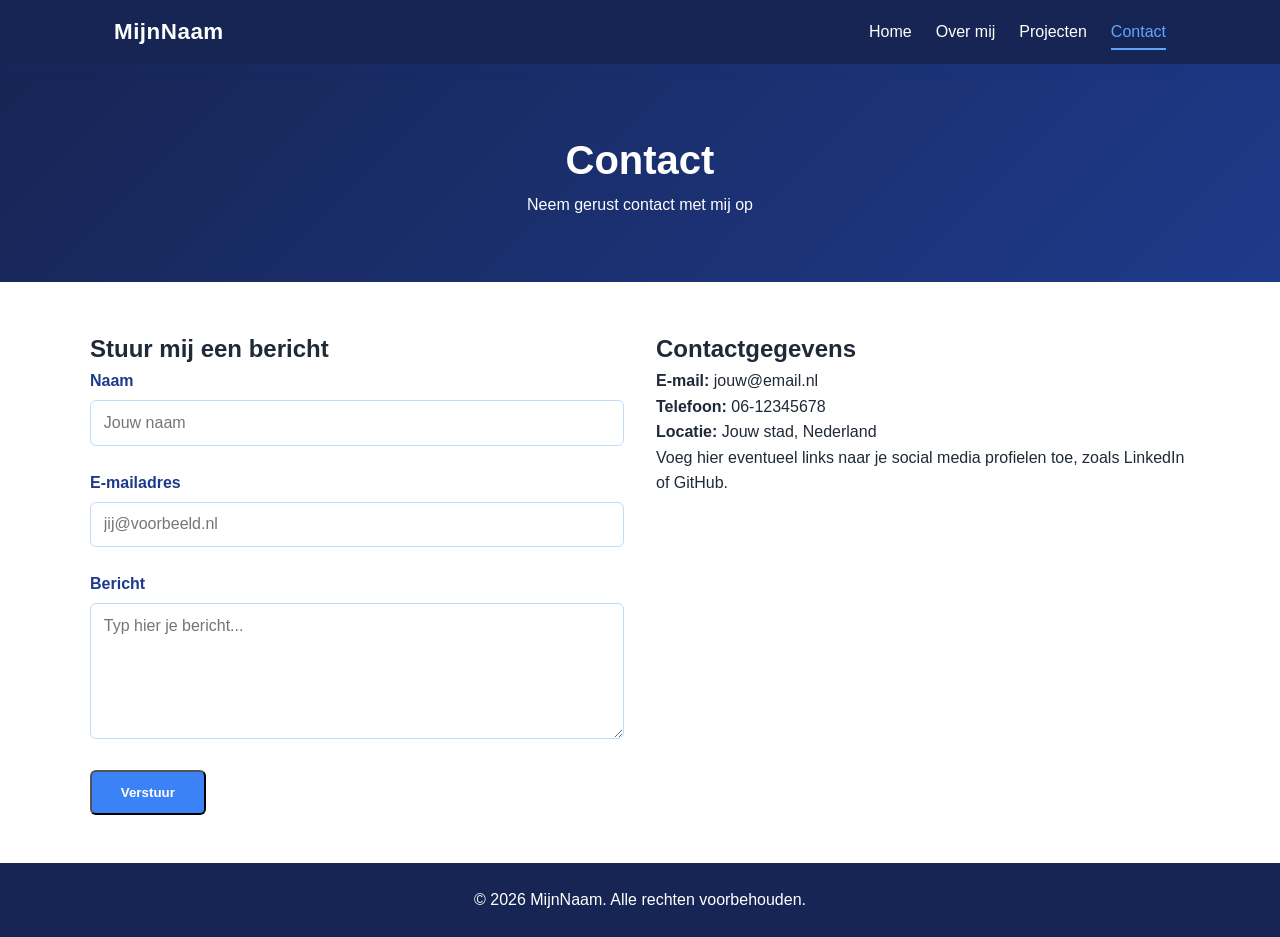
==== pages/contact.html @ 49e545e5 "Projectenpagina met 3 projecten + README historie" ====
<!DOCTYPE html>
<html lang="nl">
<head>
    <meta charset="UTF-8">
    <meta name="viewport" content="width=device-width, initial-scale=1.0">
    <meta name="description" content="Contact - neem contact op met mij">
    <title>Contact | Persoonlijke Website</title>
    <link rel="stylesheet" href="../css/style.css">
    <link rel="stylesheet" href="../css/responsive.css">
</head>
<body>
    <header class="header">
        <nav class="navbar">
            <a href="../index.html" class="logo">MijnNaam</a>
            <button class="menu-toggle" id="menuToggle" aria-label="Menu openen">
                <span></span>
                <span></span>
                <span></span>
            </button>
            <ul class="nav-links" id="navLinks">
                <li><a href="../index.html">Home</a></li>
                <li><a href="over-mij.html">Over mij</a></li>
                <li><a href="projecten.html">Projecten</a></li>
                <li><a href="contact.html" class="active">Contact</a></li>
            </ul>
        </nav>
    </header>

    <main>
        <section class="page-header">
            <h1>Contact</h1>
            <p>Neem gerust contact met mij op</p>
        </section>

        <section class="page-content">
            <div class="container grid-2">
                <div>
                    <h2>Stuur mij een bericht</h2>
                    <form id="contactForm" novalidate>
                        <div class="form-group">
                            <label for="name">Naam</label>
                            <input type="text" id="name" name="name" placeholder="Jouw naam">
                        </div>
                        <div class="form-group">
                            <label for="email">E-mailadres</label>
                            <input type="email" id="email" name="email" placeholder="jij@voorbeeld.nl">
                        </div>
                        <div class="form-group">
                            <label for="message">Bericht</label>
                            <textarea id="message" name="message" rows="6" placeholder="Typ hier je bericht..."></textarea>
                        </div>
                        <button type="submit" class="btn btn-primary">Verstuur</button>
                    </form>
                </div>

                <div>
                    <h2>Contactgegevens</h2>
                    <p><strong>E-mail:</strong> <a href="mailto:jouw@email.nl">jouw@email.nl</a></p>
                    <p><strong>Telefoon:</strong> 06-12345678</p>
                    <p><strong>Locatie:</strong> Jouw stad, Nederland</p>
                    <p>Voeg hier eventueel links naar je social media profielen toe, zoals LinkedIn of GitHub.</p>
                </div>
            </div>
        </section>
    </main>

    <footer class="footer">
        <p>&copy; 2026 MijnNaam. Alle rechten voorbehouden.</p>
    </footer>

    <script src="../js/script.js"></script>
</body>
</html>
---- css/style.css ----
:root {
    --color-primary: #1e3a8a;
    --color-primary-dark: #172554;
    --color-primary-light: #3b82f6;
    --color-accent: #60a5fa;
    --color-bg: #ffffff;
    --color-bg-alt: #eff6ff;
    --color-text: #1f2937;
    --color-text-light: #6b7280;
    --color-white: #ffffff;
    --shadow: 0 4px 12px rgba(30, 58, 138, 0.15);
    --radius: 10px;
}

* {
    margin: 0;
    padding: 0;
    box-sizing: border-box;
}

body {
    font-family: 'Segoe UI', Arial, sans-serif;
    line-height: 1.6;
    color: var(--color-text);
    background-color: var(--color-bg);
}

a {
    text-decoration: none;
    color: inherit;
}

img {
    max-width: 100%;
    display: block;
}

/* ---------- Header & Navigatie ---------- */
.header {
    background-color: var(--color-primary-dark);
    position: sticky;
    top: 0;
    z-index: 100;
    box-shadow: var(--shadow);
}

.navbar {
    max-width: 1100px;
    margin: 0 auto;
    padding: 0 1.5rem;
    display: flex;
    align-items: center;
    justify-content: space-between;
    height: 64px;
}

.logo {
    color: var(--color-white);
    font-size: 1.4rem;
    font-weight: 700;
    letter-spacing: 0.5px;
}

.nav-links {
    list-style: none;
    display: flex;
    gap: 1.5rem;
}

.nav-links a {
    color: var(--color-white);
    padding: 0.5rem 0;
    border-bottom: 2px solid transparent;
    transition: color 0.3s, border-color 0.3s;
}

.nav-links a:hover,
.nav-links a.active {
    color: var(--color-accent);
    border-color: var(--color-accent);
}

.menu-toggle {
    display: none;
    flex-direction: column;
    gap: 5px;
    background: none;
    border: none;
    cursor: pointer;
    padding: 5px;
}

.menu-toggle span {
    width: 25px;
    height: 3px;
    background-color: var(--color-white);
    border-radius: 2px;
    transition: transform 0.3s, opacity 0.3s;
}

/* ---------- Hero ---------- */
.hero {
    background: linear-gradient(135deg, var(--color-primary-dark), var(--color-primary));
    color: var(--color-white);
    text-align: center;
    padding: 6rem 1.5rem;
}

.hero-content h1 {
    font-size: 2.8rem;
    margin-bottom: 1rem;
}

.highlight {
    color: var(--color-accent);
}

.subtitle {
    font-size: 1.2rem;
    max-width: 600px;
    margin: 0 auto 2rem;
    color: var(--color-bg-alt);
}

/* ---------- Secties ---------- */
.section {
    padding: 4rem 1.5rem;
}

.section:nth-of-type(even) {
    background-color: var(--color-bg-alt);
}

.container {
    max-width: 1100px;
    margin: 0 auto;
}

.section h2 {
    font-size: 2rem;
    color: var(--color-primary);
    margin-bottom: 1.5rem;
    text-align: center;
}

.section p {
    margin-bottom: 1rem;
    color: var(--color-text-light);
    max-width: 700px;
    text-align: center;
    margin-left: auto;
    margin-right: auto;
}

/* ---------- Kaarten ---------- */
.cards {
    display: grid;
    grid-template-columns: repeat(3, 1fr);
    gap: 1.5rem;
    margin-top: 2rem;
}

.card {
    background-color: var(--color-bg);
    border: 1px solid #dbeafe;
    border-radius: var(--radius);
    padding: 2rem 1.5rem;
    text-align: center;
    transition: transform 0.3s, box-shadow 0.3s;
}

.card:hover {
    transform: translateY(-5px);
    box-shadow: var(--shadow);
}

.card-icon {
    display: inline-block;
    background-color: var(--color-primary-light);
    color: var(--color-white);
    font-weight: 700;
    padding: 0.5rem 1rem;
    border-radius: 6px;
    margin-bottom: 1rem;
}

.card h3 {
    color: var(--color-primary);
    margin-bottom: 0.5rem;
}

.card p {
    color: var(--color-text-light);
    margin: 0;
}

/* ---------- Knoppen ---------- */
.btn {
    display: inline-block;
    padding: 0.8rem 1.8rem;
    border-radius: 6px;
    font-weight: 600;
    transition: background-color 0.3s, transform 0.3s;
}

.btn-primary {
    background-color: var(--color-primary-light);
    color: var(--color-white);
}

.btn-primary:hover {
    background-color: var(--color-primary);
    transform: translateY(-2px);
}

.btn-secondary {
    background-color: transparent;
    color: var(--color-primary);
    border: 2px solid var(--color-primary-light);
}

.btn-secondary:hover {
    background-color: var(--color-primary-light);
    color: var(--color-white);
}

/* ---------- Pagina layout (over-mij, projecten, contact) ---------- */
.page-header {
    background: linear-gradient(135deg, var(--color-primary-dark), var(--color-primary));
    color: var(--color-white);
    text-align: center;
    padding: 4rem 1.5rem;
}

.page-header h1 {
    font-size: 2.5rem;
}

.page-content {
    padding: 3rem 1.5rem;
}

.grid-2 {
    display: grid;
    grid-template-columns: 1fr 1fr;
    gap: 2rem;
    align-items: start;
}

.grid-2 img {
    border-radius: var(--radius);
    box-shadow: var(--shadow);
}

/* ---------- Vaardighedenbare ---------- */
.skills li {
    margin-bottom: 1rem;
    list-style: none;
}

.skills span {
    display: block;
    font-weight: 600;
    margin-bottom: 0.3rem;
}

.progress {
    background-color: #dbeafe;
    border-radius: 999px;
    height: 10px;
    overflow: hidden;
}

.progress-fill {
    height: 100%;
    background: linear-gradient(90deg, var(--color-primary-light), var(--color-primary));
    border-radius: 999px;
}

/* ---------- Projecten ---------- */
.project-grid {
    display: grid;
    grid-template-columns: repeat(2, 1fr);
    gap: 1.5rem;
}

.project-card {
    background-color: var(--color-bg);
    border: 1px solid #dbeafe;
    border-radius: var(--radius);
    overflow: hidden;
    transition: transform 0.3s, box-shadow 0.3s;
}

.project-card:hover {
    transform: translateY(-5px);
    box-shadow: var(--shadow);
}

.project-image {
    background-color: var(--color-primary-light);
    height: 180px;
    display: flex;
    align-items: center;
    justify-content: center;
    color: var(--color-white);
    font-size: 3rem;
}

.project-body {
    padding: 1.5rem;
}

.project-body h3 {
    color: var(--color-primary);
    margin-bottom: 0.5rem;
}

.project-body p {
    color: var(--color-text-light);
    margin: 0;
}

.project-body .tag {
    display: inline-block;
    background-color: var(--color-bg-alt);
    color: var(--color-primary);
    border: 1px solid #bfdbfe;
    border-radius: 999px;
    font-size: 0.8rem;
    padding: 0.2rem 0.8rem;
    margin: 0.5rem 0.25rem 0 0;
}

/* ---------- Contactformulier ---------- */
.form-group {
    margin-bottom: 1.5rem;
}

.form-group label {
    display: block;
    font-weight: 600;
    margin-bottom: 0.4rem;
    color: var(--color-primary);
}

.form-group input,
.form-group textarea {
    width: 100%;
    padding: 0.8rem;
    border: 1px solid #bfdbfe;
    border-radius: 6px;
    font-family: inherit;
    font-size: 1rem;
    transition: border-color 0.3s;
}

.form-group input:focus,
.form-group textarea:focus {
    outline: none;
    border-color: var(--color-primary-light);
    box-shadow: 0 0 0 3px rgba(59, 130, 246, 0.2);
}

.form-error {
    color: #dc2626;
    font-size: 0.85rem;
    margin-top: 0.3rem;
}

.form-success {
    background-color: #eff6ff;
    border: 1px solid #bfdbfe;
    color: var(--color-primary);
    border-radius: var(--radius);
    padding: 1rem;
    margin-bottom: 1.5rem;
    text-align: center;
}

/* ---------- Footer ---------- */
.footer {
    background-color: var(--color-primary-dark);
    color: var(--color-white);
    text-align: center;
    padding: 1.5rem;
}

.footer p {
    margin: 0;
}
---- css/responsive.css ----
/* ---------- Responsive Design ---------- */

@media (max-width: 768px) {
    .menu-toggle {
        display: flex;
    }

    .nav-links {
        position: absolute;
        top: 64px;
        left: 0;
        right: 0;
        background-color: var(--color-primary-dark);
        flex-direction: column;
        align-items: center;
        padding: 1rem 0;
        gap: 0.5rem;
        display: none;
    }

    .nav-links.open {
        display: flex;
    }

    .nav-links a {
        padding: 0.75rem 1.5rem;
        display: block;
    }

    .hero-content h1 {
        font-size: 2rem;
    }

    .cards,
    .grid-2,
    .project-grid {
        grid-template-columns: 1fr;
    }
}

@media (max-width: 1024px) {
    .navbar {
        padding: 0 1rem;
    }
}
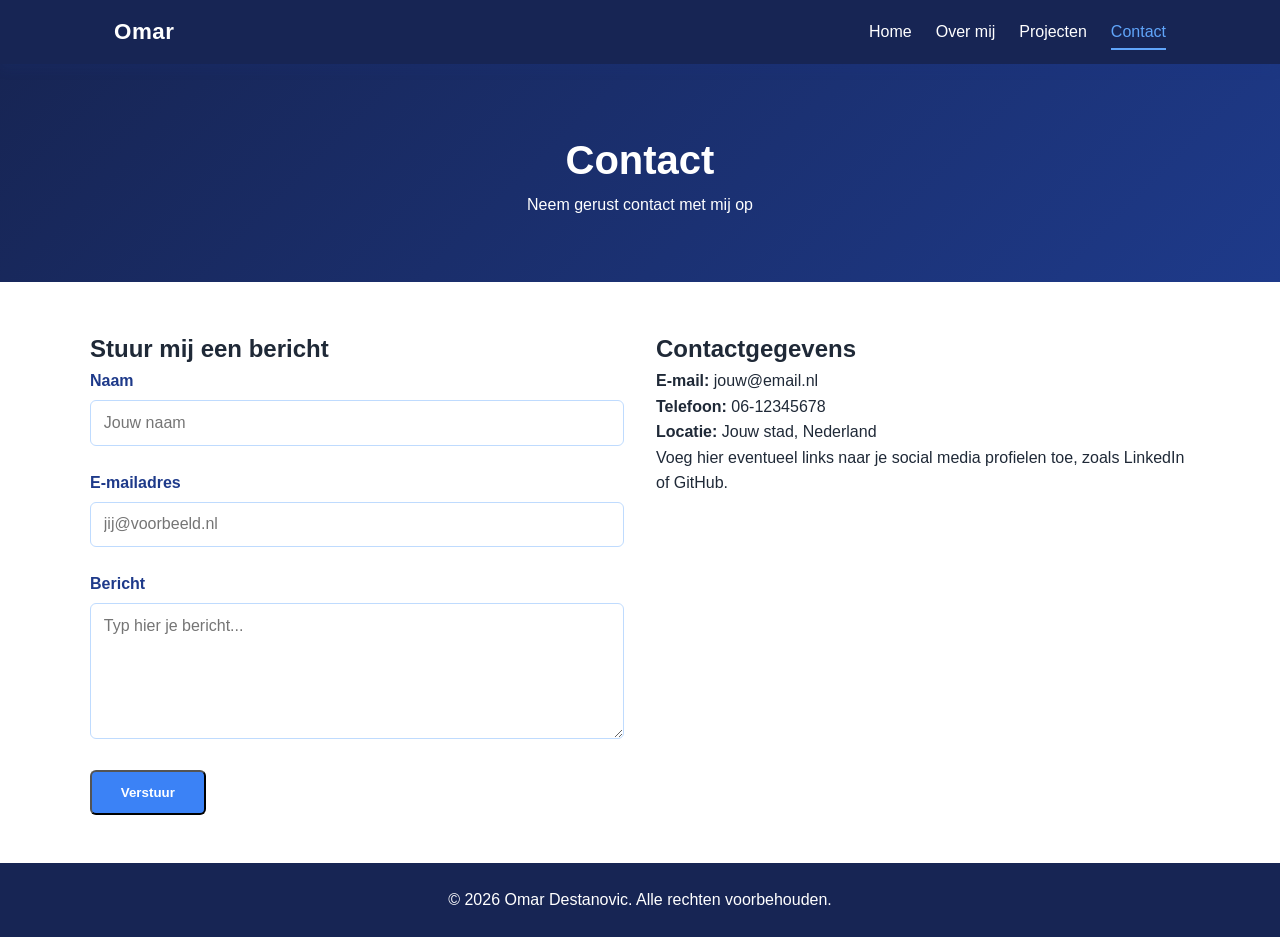
==== commit a16bace3: "Naam consistent: Omar in logo en footer" ====
--- a/pages/contact.html
+++ b/pages/contact.html
@@ -11,7 +11,7 @@
 <body>
     <header class="header">
         <nav class="navbar">
-            <a href="../index.html" class="logo">MijnNaam</a>
+            <a href="../index.html" class="logo">Omar</a>
             <button class="menu-toggle" id="menuToggle" aria-label="Menu openen">
                 <span></span>
                 <span></span>
@@ -65,7 +65,7 @@
     </main>
 
     <footer class="footer">
-        <p>&copy; 2026 MijnNaam. Alle rechten voorbehouden.</p>
+        <p>&copy; 2026 Omar Destanovic. Alle rechten voorbehouden.</p>
     </footer>
 
     <script src="../js/script.js"></script>
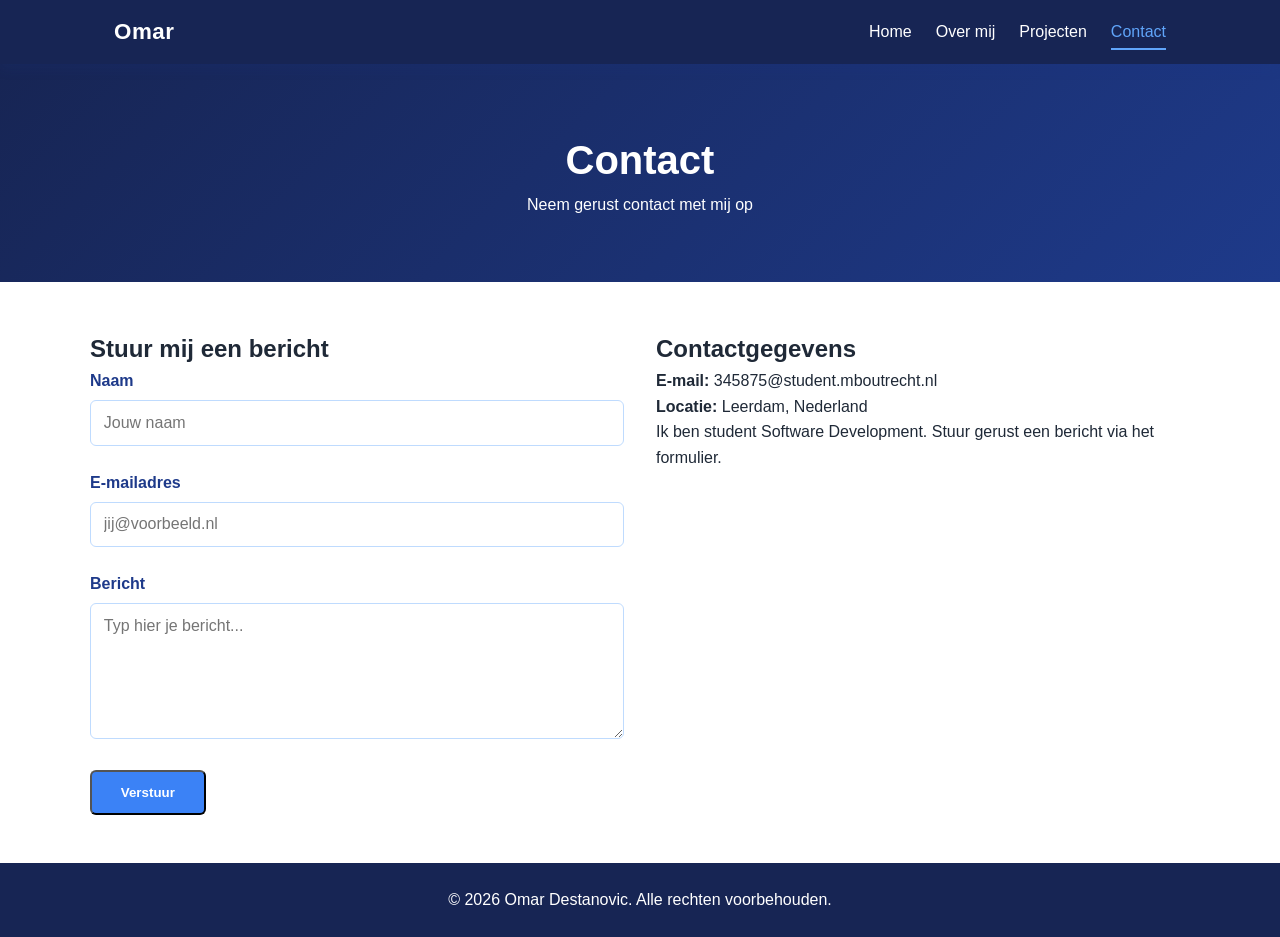
==== commit 5366960e: "Personalisatie over-mij en contact + CSS-avatar i.p.v. portretfoto" ====
--- a/pages/contact.html
+++ b/pages/contact.html
@@ -55,10 +55,9 @@
 
                 <div>
                     <h2>Contactgegevens</h2>
-                    <p><strong>E-mail:</strong> <a href="mailto:jouw@email.nl">jouw@email.nl</a></p>
-                    <p><strong>Telefoon:</strong> 06-12345678</p>
-                    <p><strong>Locatie:</strong> Jouw stad, Nederland</p>
-                    <p>Voeg hier eventueel links naar je social media profielen toe, zoals LinkedIn of GitHub.</p>
+                    <p><strong>E-mail:</strong> <a href="mailto:345875@student.mboutrecht.nl">345875@student.mboutrecht.nl</a></p>
+                    <p><strong>Locatie:</strong> Leerdam, Nederland</p>
+                    <p>Ik ben student Software Development. Stuur gerust een bericht via het formulier.</p>
                 </div>
             </div>
         </section>
--- a/css/style.css
+++ b/css/style.css
@@ -386,6 +386,22 @@
     padding: 1.5rem;
 }
 
+/* ---------- Avatar (geen foto nodig) ---------- */
+.avatar-placeholder {
+    width: 100%;
+    aspect-ratio: 1 / 1;
+    max-width: 320px;
+    border-radius: var(--radius);
+    box-shadow: var(--shadow);
+    background: linear-gradient(135deg, var(--color-primary-dark), var(--color-primary-light));
+    color: var(--color-white);
+    display: flex;
+    align-items: center;
+    justify-content: center;
+    font-size: 4rem;
+    font-weight: 700;
+}
+
 .footer p {
     margin: 0;
 }
